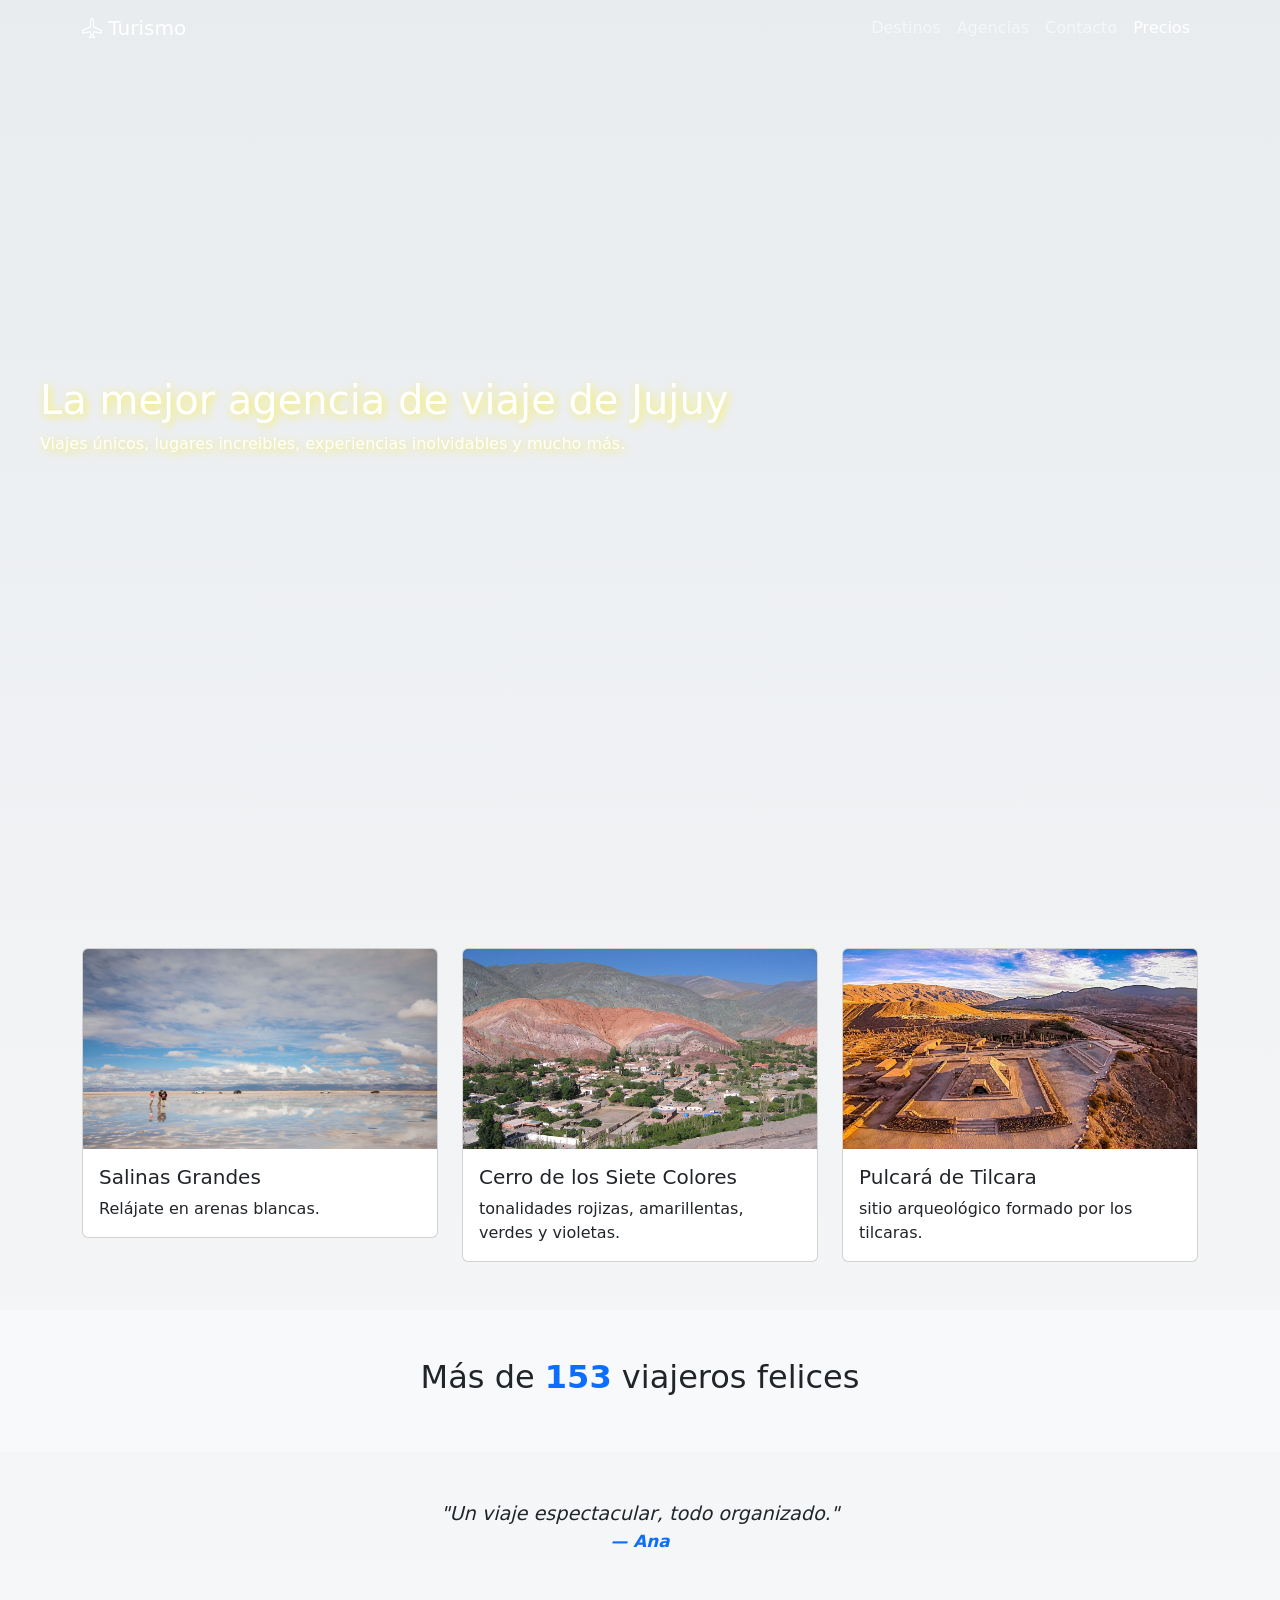
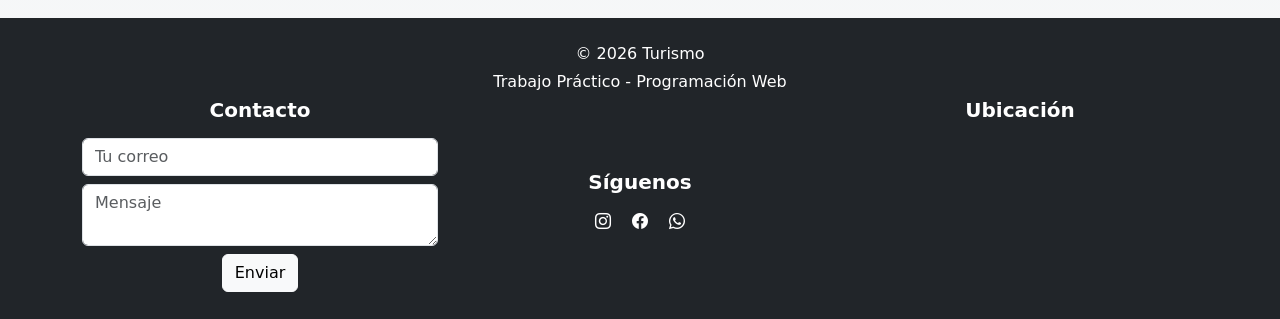
==== index.html @ 996b3871 "feat: agregar enlace a la pestaña Precios en el menú de navegación" ====
<!DOCTYPE html>
<html lang="es">
<head>
  <meta charset="UTF-8">
  <meta name="viewport" content="width=device-width, initial-scale=1.0">
  <title>Turismo - Home</title>
  <!-- Bootstrap CSS -->
  <link href="https://cdn.jsdelivr.net/npm/bootstrap@5.3.8/dist/css/bootstrap.min.css" rel="stylesheet" integrity="sha384-sRIl4kxILFvY47J16cr9ZwB07vP4J8+LH7qKQnuqkuIAvNWLzeN8tE5YBujZqJLB" crossorigin="anonymous">
  <!-- Font Awesome (librería de iconos) -->
  <link rel="stylesheet" href="https://cdn.jsdelivr.net/npm/bootstrap-icons@1.11.3/font/bootstrap-icons.css">
  <!-- Estilos del home -->
  <link rel="stylesheet" href="css/styles.css">
  <link rel="stylesheet" href="css/index.css">
</head>

<body>
  <!-- navbar and header -->
  <div class="hero-wrapper">
    <!-- Video de fondo -->
    <video autoplay muted loop id="hero-video">
      <source src="video/videoJujuy.mp4" type="video/mp4">
    </video>
    <!-- Menu superior -->
    <nav class="navbar navbar-expand-lg navbar-dark">
      <div class="container">
        <a class="navbar-brand" href="index.html">
          <i class="bi bi-airplane"></i> Turismo
        </a>
        <button class="navbar-toggler" type="button" data-bs-toggle="collapse" data-bs-target="#navbarNav">
          <span class="navbar-toggler-icon"></span>
        </button>
        <div class="collapse navbar-collapse" id="navbarNav">
          <ul class="navbar-nav ms-auto">
            <li class="nav-item"><a class="nav-link" href="destinos.html">Destinos</a></li>
            <li class="nav-item"><a class="nav-link" href="paquetes.html">Agencias</a></li>
            <li class="nav-item"><a class="nav-link" href="contacto.html">Contacto</a></li>
            <li class="nav-item"><a class="nav-link active" href="precios.html">Precios</a></li>
          </ul>
        </div>
    </div>
    </nav>
    <!-- Cuerpo de la pagina -->
    <header class="hero text-white text-center" id="hero-text">
      <div class="hero-text">
        <h1>La mejor agencia de viaje de Jujuy</h1>
        <p>Viajes únicos, lugares increibles, experiencias inolvidables y mucho más.</p>
      </div>
    </header>

  </div>
  
  <!-- Cartas de destinos -->
  <section class="container my-5">
    <div class="row">

      <div class="col-md-4">
        <div class="card destino-card">
          <img src="img/index/salinas.jpg" class="card-img-top" alt="Playa">
          <div class="card-body">
            <h5 class="card-title">Salinas Grandes</h5>
            <p class="card-text">Relájate en arenas blancas.</p>
          </div>
        </div>
      </div>
      <div class="col-md-4">
        <div class="card destino-card">
          <img src="img/index/cerro7colores.jpg" class="card-img-top" alt="cerro de 7 colores">
          <div class="card-body">
            <h5 class="card-title">Cerro de los Siete Colores</h5>
            <p class="card-text">tonalidades rojizas, amarillentas, verdes y violetas.</p>
          </div>
        </div>
      </div>
      <div class="col-md-4">
        <div class="card destino-card">
          <img src="img/index/pulcara.jpg" class="card-img-top" alt="pulcara de tilcara">
          <div class="card-body">
            <h5 class="card-title">Pulcará de Tilcara</h5>
            <p class="card-text">sitio arqueológico formado por los tilcaras.</p>
          </div>
        </div>
      </div>
    </div>

    </div>
  </section>

  <!-- Contador animado -->
  <section class="bg-light text-center p-5">
    <h2>Más de <span id="contador">0</span> viajeros felices</h2>
  </section>

  <!-- Carousel de testimonios -->
  <section class="container my-5">
    <div id="testimoniosCarousel" class="carousel slide" data-bs-ride="carousel">
      <div class="carousel-inner">
        <div class="carousel-item active">
          <blockquote class="blockquote text-center">
            <p>"Un viaje espectacular, todo organizado."</p>
            <footer class="blockquote-footer">Ana</footer>
          </blockquote>
        </div>
        <div class="carousel-item">
          <blockquote class="blockquote text-center">
            <p>"La mejor experiencia de mi vida."</p>
            <footer class="blockquote-footer">Carlos</footer>
          </blockquote>
        </div>
      </div>
    </div>
  </section>

  <!-- Footer con formulario, redes sociales y mapa -->
  <footer class="bg-dark text-white text-center py-4 mt-5">
    <div class="container">
      <div class="row">
        <p class="mb-1">© 2026 Turismo</p>
        <p class="mb-1">Trabajo Práctico - Programación Web</p>
        <!-- Formulario -->
        <div class="col-md-4">
          <h5>Contacto</h5>
          <form>
            <input type="email" class="form-control mb-2" placeholder="Tu correo" required>
            <textarea class="form-control mb-2" placeholder="Mensaje"></textarea>
            <button class="btn btn-light">Enviar</button>
          </form>
        </div>
        <!-- Redes sociales -->
        <div class="col-md-4 text-white text-center py-4 mt-5">
          <h5>Síguenos</h5>
          <i class="bi bi-instagram mx-2"></i>
          <i class="bi bi-facebook mx-2"></i>
          <i class="bi bi-whatsapp mx-2"></i>
        </div>
        <!-- Mapa -->
        <div class="col-md-4">
          <h5>Ubicación</h5>
          <iframe src="https://maps.google.com/maps?q=Jujuy&t=&z=13&ie=UTF8&iwloc=&output=embed" width="100%" height="150" style="border:0;"></iframe>
        </div>
      </div>
    </div>
  </footer>

  <!-- Bootstrap JS + jQuery -->
  <script src="https://code.jquery.com/jquery-3.7.1.min.js"></script>
  <script src="https://cdn.jsdelivr.net/npm/bootstrap@5.3.3/dist/js/bootstrap.bundle.min.js"></script>

  <!-- Script jQuery para animaciones -->
  <script>
    // Texto animado en Hero
    $("#hero-text").hide().fadeIn(2000);

    // Contador animado
    let count = 0;
    let interval = setInterval(function() {
      if(count < 500) {
        count++;
        $("#contador").text(count);
      } else {
        clearInterval(interval);
      }
    }, 10);
  </script>
</body>
</html>
---- css/styles.css ----
body {
    background: linear-gradient(to bottom, #e9ecef, #f8f9fa);
}
---- css/index.css ----
/* ====== Cabecera ====== */
.hero-wrapper {
  position: relative;
  height: 100vh; /* ocupa toda la altura de la ventana */
  overflow: hidden;
}
.hero-wrapper video {
  position: absolute;
  top: 50%;
  left: 50%;
  transform: translate(-50%, -50%);
  min-width: 100%;
  min-height: 100%;
  object-fit: cover;
  z-index: -1;
}
header.hero{
  position: relative;
  height: 100vh;
  overflow: hidden;
}
header.hero .hero-text {
  position: relative;
  top: 40%;
  transform: translateY(-50%);
  text-align: left;
  padding-left: 40px;  /* espacio para que no quede pegado al borde */
  color: white;
  text-shadow: 2px 2px 8px rgba(255, 239, 11, 0.7);
}

/* ====== Cartas de destinos ====== */
.destino-card {
  transition: transform 0.3s ease, box-shadow 0.3s ease;
  cursor: pointer;
}

.destino-card:hover {
  transform: translateY(-8px) scale(1.03);
  box-shadow: 0 8px 20px rgba(0,0,0,0.2);
}

.destino-card img {
  height: 200px;
  width: 100%;
}

.destino-card:hover img {
  transform: scale(1.1);
}

/* ====== Contador ====== */
#contador {
  font-weight: bold;
  color: #0d6efd;
  font-size: 2rem;
}

/* ====== Carousel de testimonios ====== */
.carousel .blockquote {
  font-size: 1.2rem;
  font-style: italic;
}

.carousel .blockquote-footer {
  color: #0d6efd;
  font-weight: bold;
}

footer h5 {
  margin-bottom: 1rem;
  font-weight: bold;
}

footer a {
  color: #fff;
  transition: color 0.3s ease;
}

footer a:hover {
  color: #ffc107;
}

footer .btn {
  transition: background-color 0.3s ease, transform 0.2s ease;
}

footer .btn:hover {
  background-color: #ffc107;
  transform: scale(1.05);
}
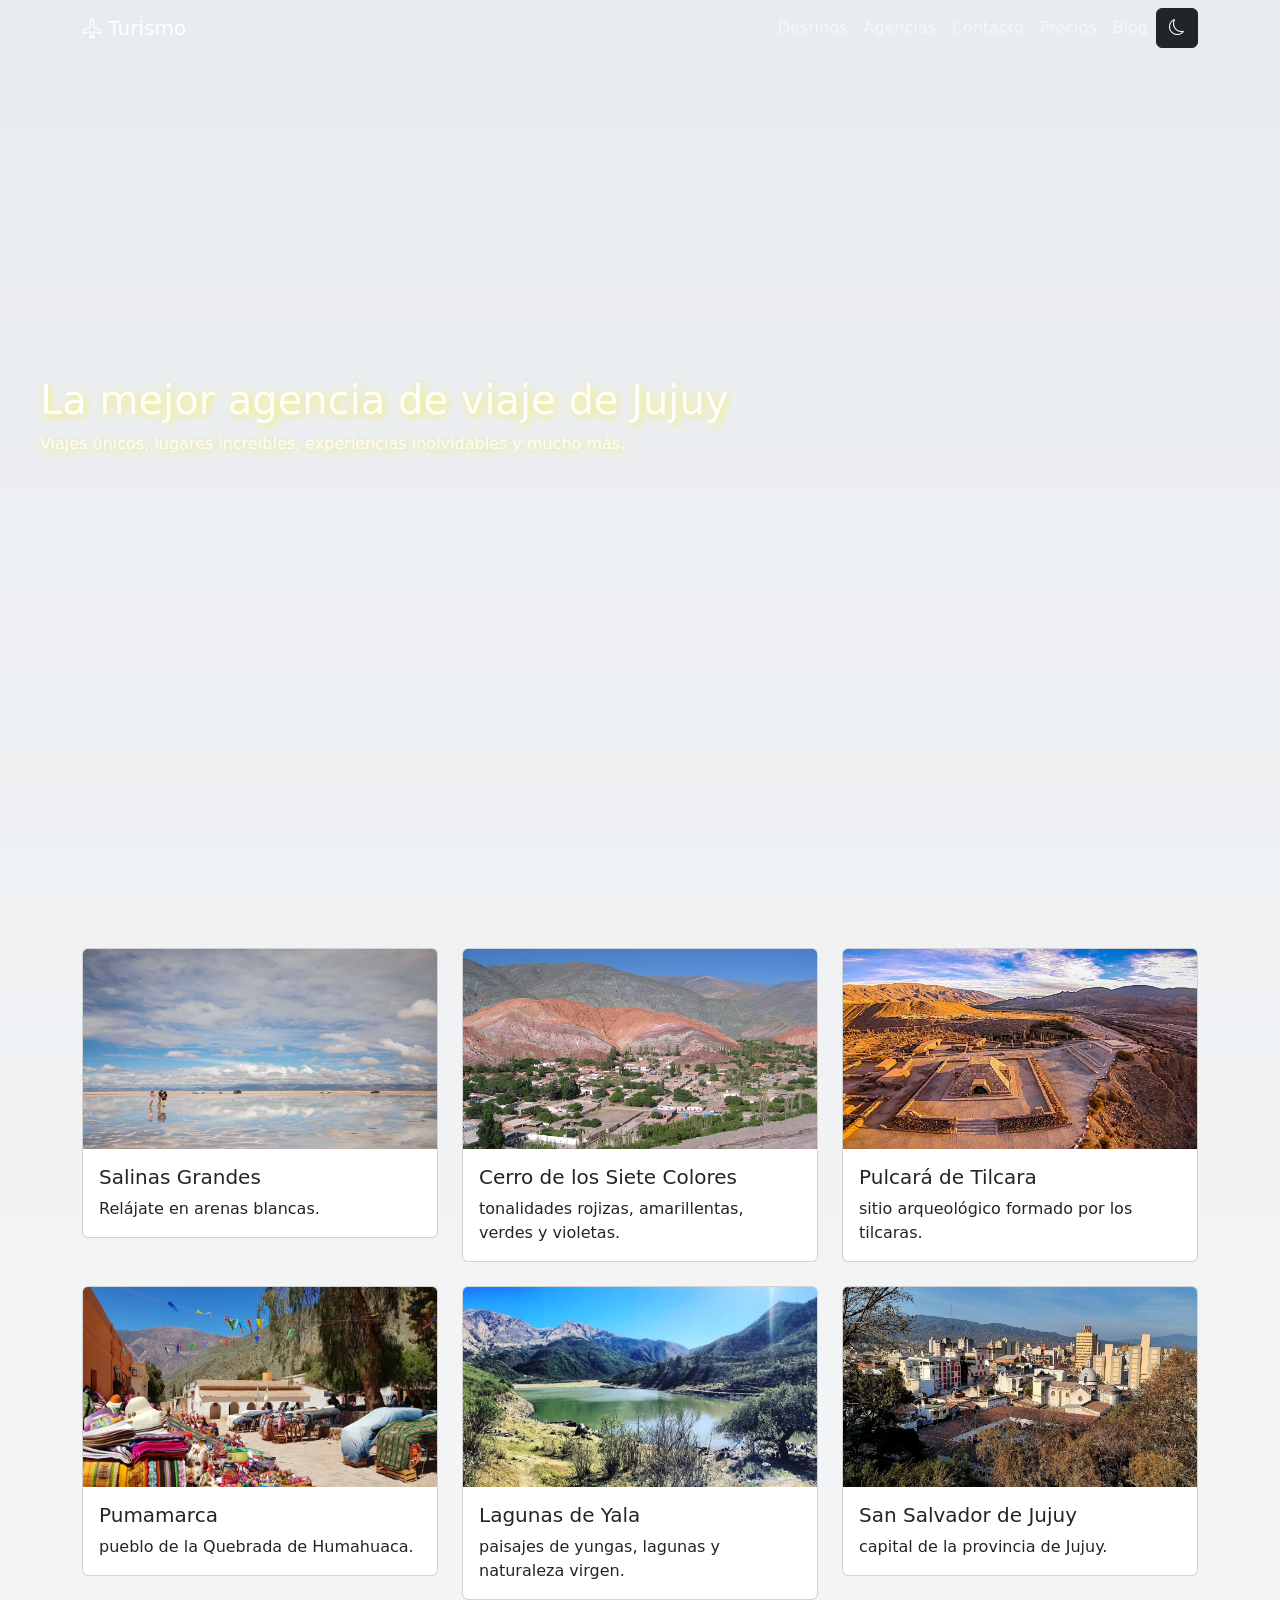
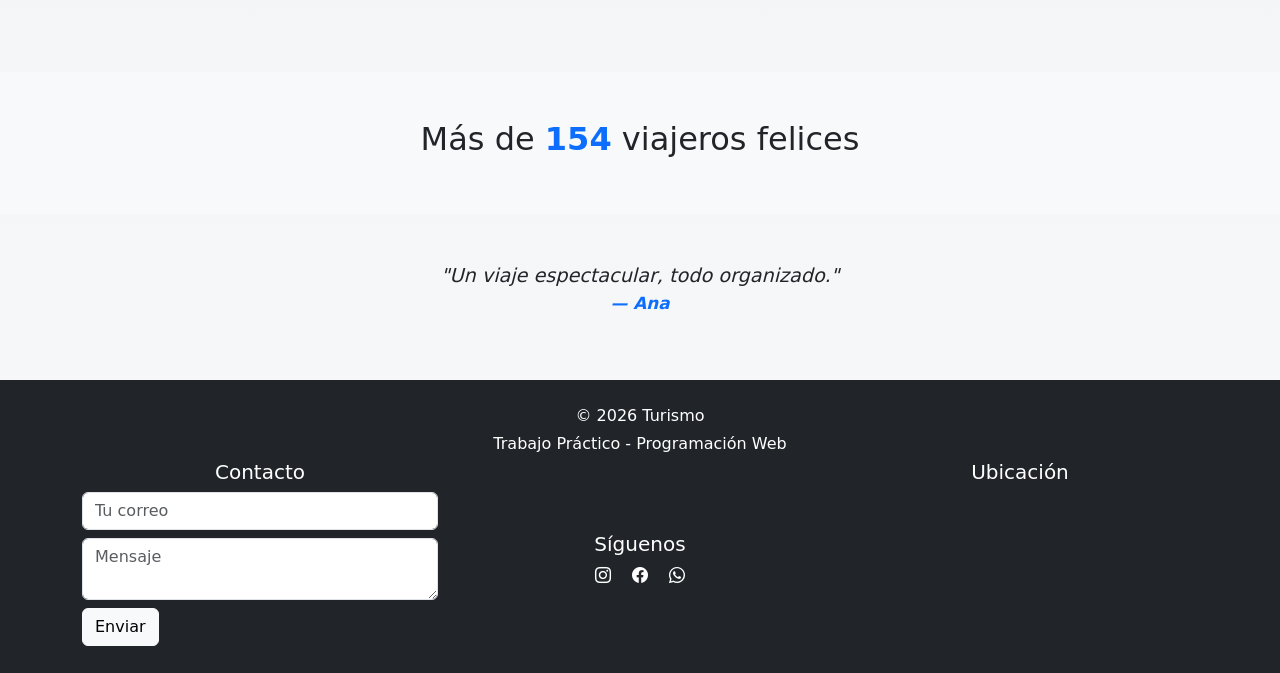
==== commit efec96c0: "Hice bastantes cambios en Destinos.html, agregue cosas del footer de Index.html, modifique mi CSS y " ====
--- a/index.html
+++ b/index.html
@@ -32,12 +32,16 @@
         <div class="collapse navbar-collapse" id="navbarNav">
           <ul class="navbar-nav ms-auto">
             <li class="nav-item"><a class="nav-link" href="destinos.html">Destinos</a></li>
-            <li class="nav-item"><a class="nav-link" href="paquetes.html">Agencias</a></li>
+            <li class="nav-item"><a class="nav-link" href="agencias.html">Agencias</a></li>
             <li class="nav-item"><a class="nav-link" href="contacto.html">Contacto</a></li>
-            <li class="nav-item"><a class="nav-link active" href="precios.html">Precios</a></li>
+            <li class="nav-item"><a class="nav-link" href="precios.html">Precios</a></li>
+            <li class="nav-item"><a class="nav-link" href="blog.html">Blog</a></li>
+            <button id="modoOscuroBtn" class="btn btn-dark">
+              <i class="bi bi-moon"></i>
+            </button>
           </ul>
         </div>
-    </div>
+     </div>
     </nav>
     <!-- Cuerpo de la pagina -->
     <header class="hero text-white text-center" id="hero-text">
@@ -53,7 +57,7 @@
   <section class="container my-5">
     <div class="row">
 
-      <div class="col-md-4">
+      <div class="col-md-4 mb-4">
         <div class="card destino-card">
           <img src="img/index/salinas.jpg" class="card-img-top" alt="Playa">
           <div class="card-body">
@@ -62,7 +66,7 @@
           </div>
         </div>
       </div>
-      <div class="col-md-4">
+      <div class="col-md-4 mb-4">
         <div class="card destino-card">
           <img src="img/index/cerro7colores.jpg" class="card-img-top" alt="cerro de 7 colores">
           <div class="card-body">
@@ -71,7 +75,7 @@
           </div>
         </div>
       </div>
-      <div class="col-md-4">
+      <div class="col-md-4 mb-4">
         <div class="card destino-card">
           <img src="img/index/pulcara.jpg" class="card-img-top" alt="pulcara de tilcara">
           <div class="card-body">
@@ -80,8 +84,34 @@
           </div>
         </div>
       </div>
-    </div>
-
+      <div class="col-md-4 mb-4">
+        <div class="card destino-card">
+          <img src="img/index/pumamarca.jpg" class="card-img-top" alt="pumamarca">
+          <div class="card-body">
+            <h5 class="card-title">Pumamarca</h5>
+            <p class="card-text">pueblo de la Quebrada de Humahuaca.</p>
+          </div>
+        </div>
+      </div>
+      <div class="col-md-4 mb-4">
+        <div class="card destino-card">
+          <img src="img/index/lagunaYala.jpg" class="card-img-top" alt="laguna de yala">
+          <div class="card-body">
+            <h5 class="card-title">Lagunas de Yala</h5>
+            <p class="card-text">paisajes de yungas, lagunas y naturaleza virgen.</p>
+          </div>
+        </div>
+      </div>
+      <div class="col-md-4 mb-4">
+        <div class="card destino-card">
+          <img src="img/index/capitalJujuy.jpg" class="card-img-top" alt="San salvador de jujuy">
+          <div class="card-body">
+            <h5 class="card-title">San Salvador de Jujuy</h5>
+            <p class="card-text">capital de la provincia de Jujuy.</p>
+          </div>
+        </div>
+      </div>
+    
     </div>
   </section>
 
@@ -122,7 +152,9 @@
           <form>
             <input type="email" class="form-control mb-2" placeholder="Tu correo" required>
             <textarea class="form-control mb-2" placeholder="Mensaje"></textarea>
-            <button class="btn btn-light">Enviar</button>
+            <div class="text-start">
+              <button class="btn btn-light">Enviar</button>
+            </div>
           </form>
         </div>
         <!-- Redes sociales -->
@@ -144,7 +176,7 @@
   <!-- Bootstrap JS + jQuery -->
   <script src="https://code.jquery.com/jquery-3.7.1.min.js"></script>
   <script src="https://cdn.jsdelivr.net/npm/bootstrap@5.3.3/dist/js/bootstrap.bundle.min.js"></script>
-
+  <script src="js/index.js"></script>
   <!-- Script jQuery para animaciones -->
   <script>
     // Texto animado en Hero
--- a/css/styles.css
+++ b/css/styles.css
@@ -1,3 +1,6 @@
 body {
+    margin: 0;
+    padding: 0;
+    overflow-x: hidden;
     background: linear-gradient(to bottom, #e9ecef, #f8f9fa);
 }
--- a/css/index.css
+++ b/css/index.css
@@ -67,20 +67,6 @@
   font-weight: bold;
 }
 
-footer h5 {
-  margin-bottom: 1rem;
-  font-weight: bold;
-}
-
-footer a {
-  color: #fff;
-  transition: color 0.3s ease;
-}
-
-footer a:hover {
-  color: #ffc107;
-}
-
 footer .btn {
   transition: background-color 0.3s ease, transform 0.2s ease;
 }
@@ -88,4 +74,24 @@
 footer .btn:hover {
   background-color: #ffc107;
   transform: scale(1.05);
-}+}
+/* ====== Modo oscuro ====== */
+.dark-mode section.bg-light {
+  background-color: #1e1e1e !important; /* fondo oscuro */
+  color: #f8f9fa; /* texto claro */
+}
+
+body.dark-mode {
+    background: #1e1e24;
+    color: #f1f1f1;
+}
+
+/* filas tabla */
+body.dark-mode .tabla-precios tbody tr {
+    background: transparent;
+}
+
+/* hover tabla */
+body.dark-mode .tabla-precios tbody tr:hover {
+    background: #1e1e24;
+}
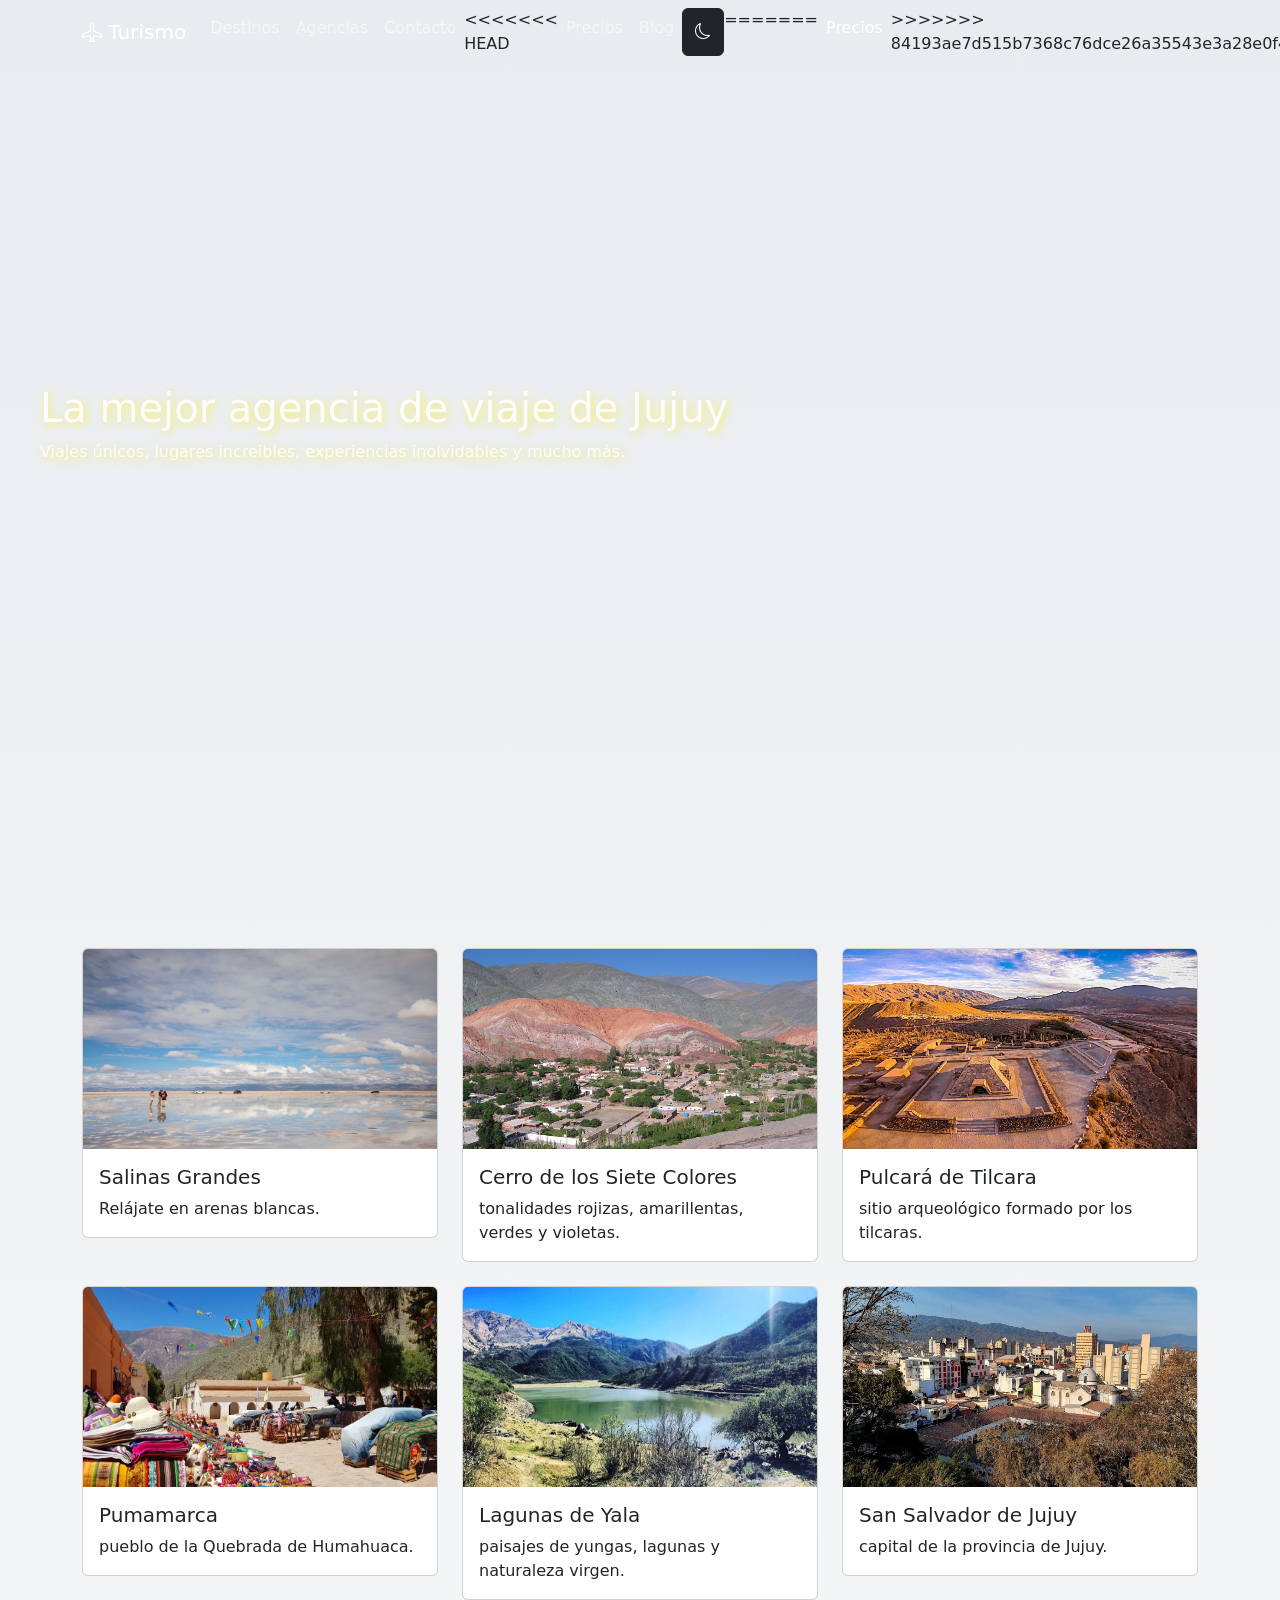
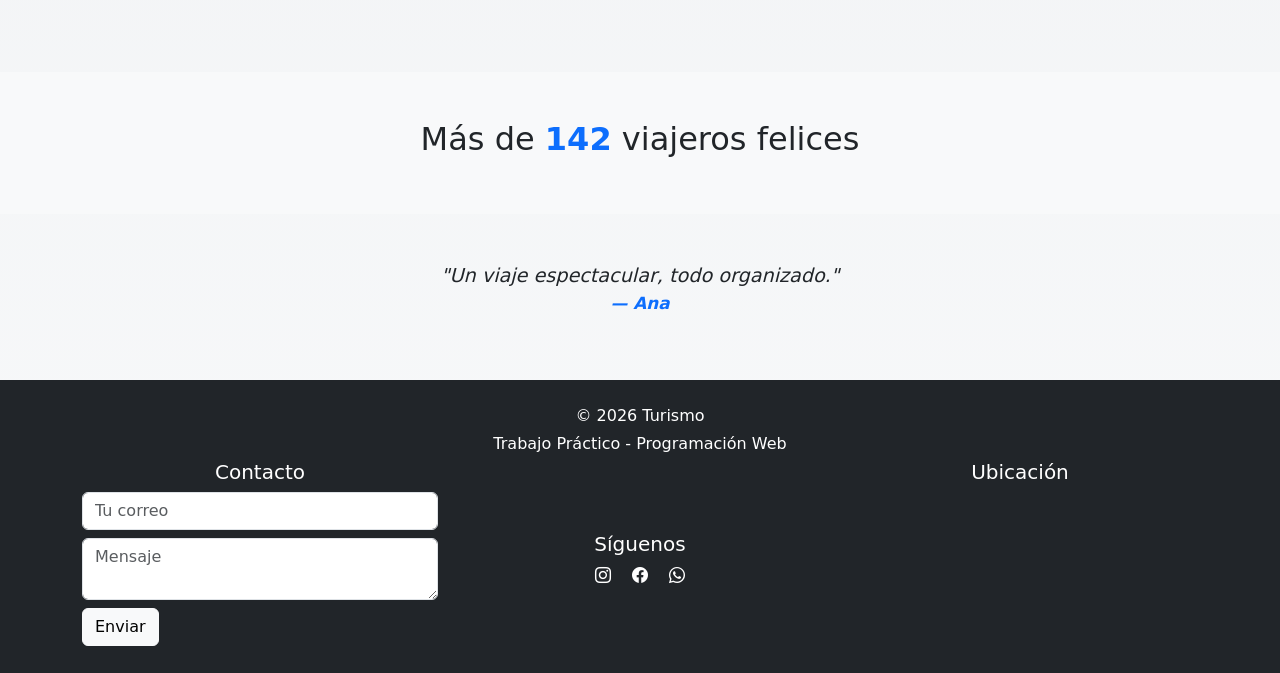
==== commit 750e9d27: "Hice bastantes cambios en Destinos.html, agregue cosas del footer de Index.html, modifique mi CSS y " ====
--- a/index.html
+++ b/index.html
@@ -34,14 +34,18 @@
             <li class="nav-item"><a class="nav-link" href="destinos.html">Destinos</a></li>
             <li class="nav-item"><a class="nav-link" href="agencias.html">Agencias</a></li>
             <li class="nav-item"><a class="nav-link" href="contacto.html">Contacto</a></li>
+<<<<<<< HEAD
             <li class="nav-item"><a class="nav-link" href="precios.html">Precios</a></li>
             <li class="nav-item"><a class="nav-link" href="blog.html">Blog</a></li>
             <button id="modoOscuroBtn" class="btn btn-dark">
               <i class="bi bi-moon"></i>
             </button>
+=======
+            <li class="nav-item"><a class="nav-link active" href="precios.html">Precios</a></li>
+>>>>>>> 84193ae7d515b7368c76dce26a35543e3a28e0f4
           </ul>
         </div>
-     </div>
+    </div>
     </nav>
     <!-- Cuerpo de la pagina -->
     <header class="hero text-white text-center" id="hero-text">
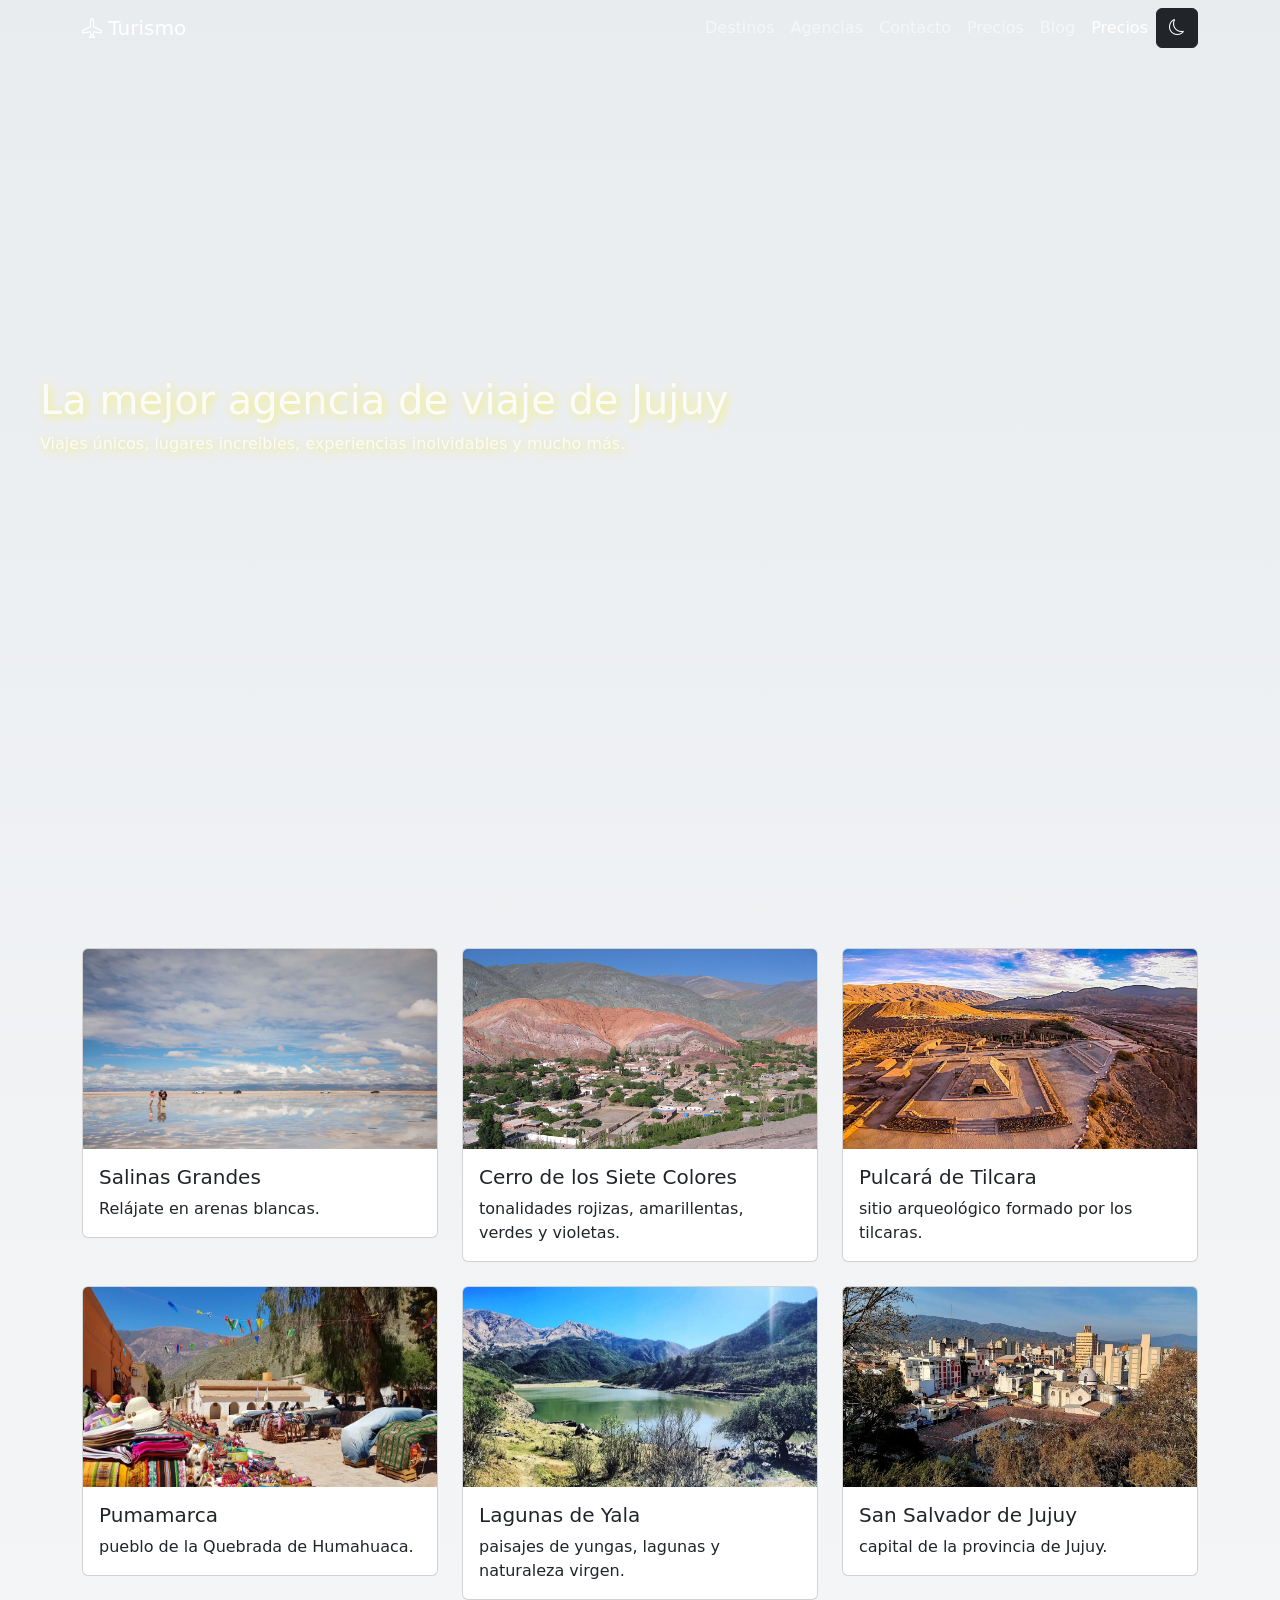
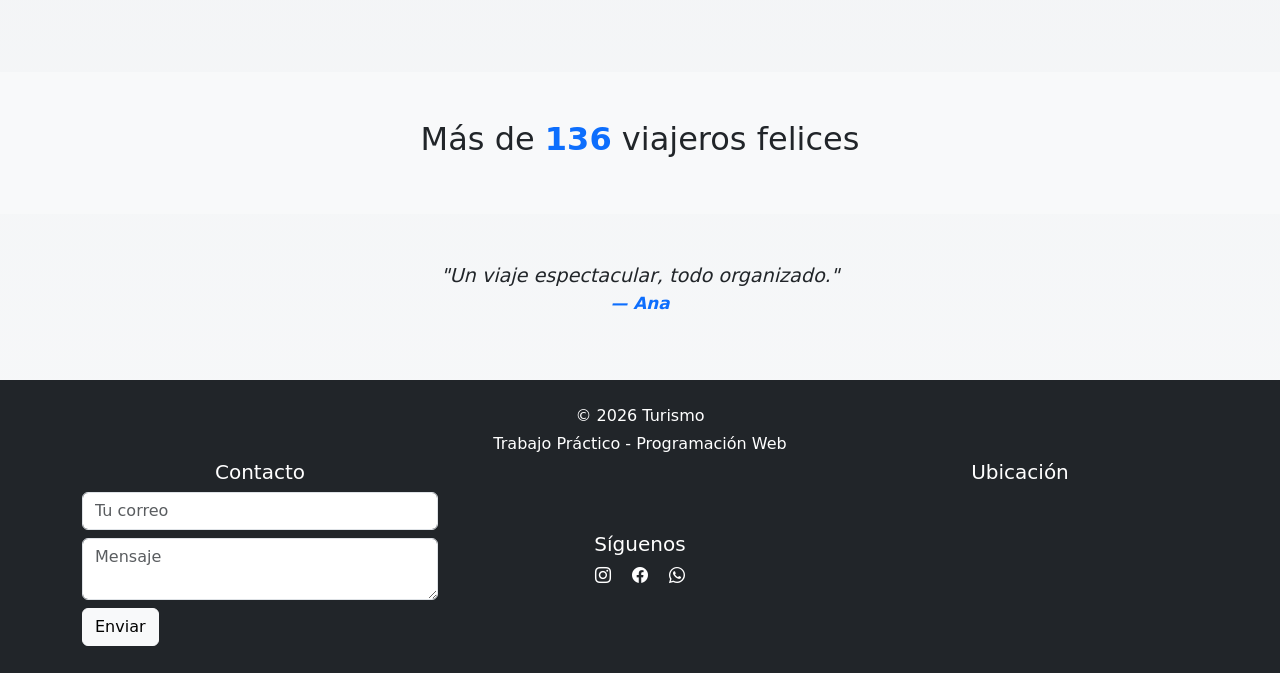
==== commit f49a5b39: "Hice bastantes cambios en Destinos.html, agregue cosas del footer de Index.html, modifique mi CSS y " ====
--- a/index.html
+++ b/index.html
@@ -34,15 +34,12 @@
             <li class="nav-item"><a class="nav-link" href="destinos.html">Destinos</a></li>
             <li class="nav-item"><a class="nav-link" href="agencias.html">Agencias</a></li>
             <li class="nav-item"><a class="nav-link" href="contacto.html">Contacto</a></li>
-<<<<<<< HEAD
             <li class="nav-item"><a class="nav-link" href="precios.html">Precios</a></li>
             <li class="nav-item"><a class="nav-link" href="blog.html">Blog</a></li>
+            <li class="nav-item"><a class="nav-link active" href="precios.html">Precios</a></li>
             <button id="modoOscuroBtn" class="btn btn-dark">
               <i class="bi bi-moon"></i>
             </button>
-=======
-            <li class="nav-item"><a class="nav-link active" href="precios.html">Precios</a></li>
->>>>>>> 84193ae7d515b7368c76dce26a35543e3a28e0f4
           </ul>
         </div>
     </div>
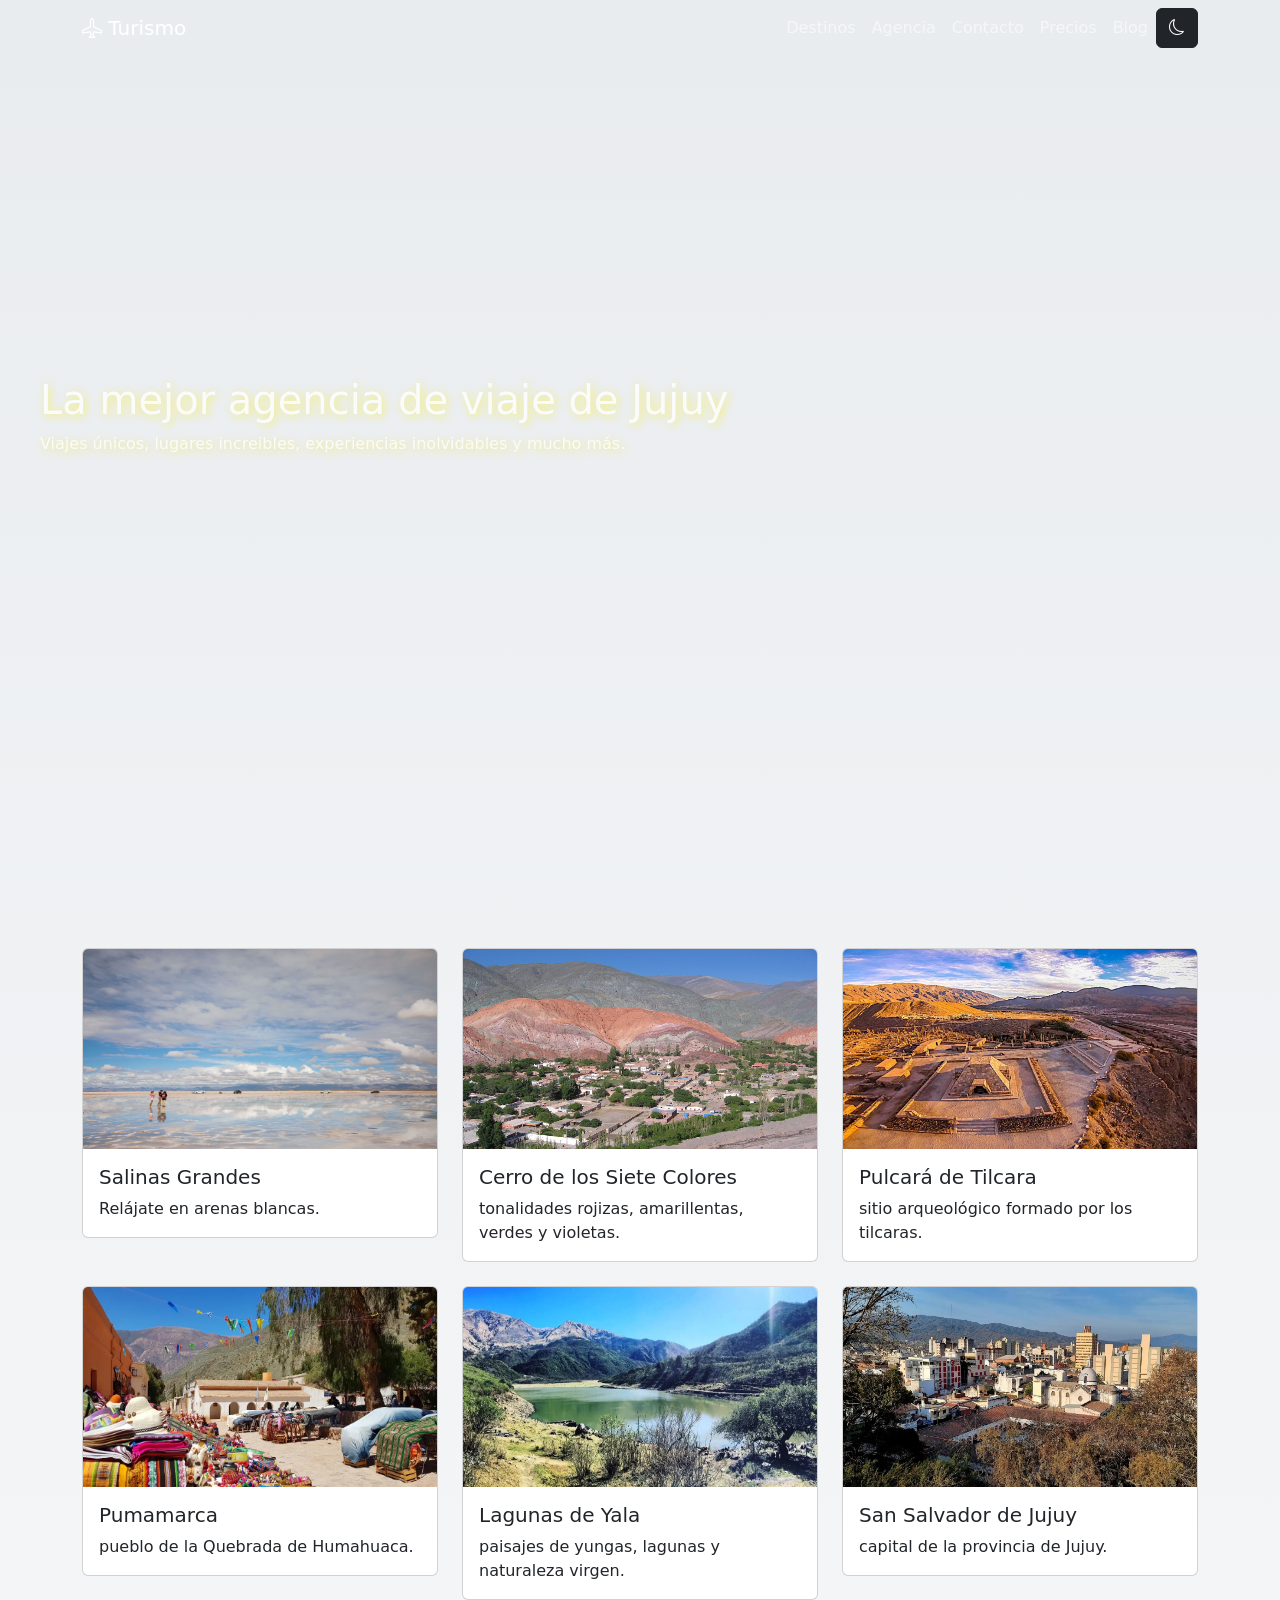
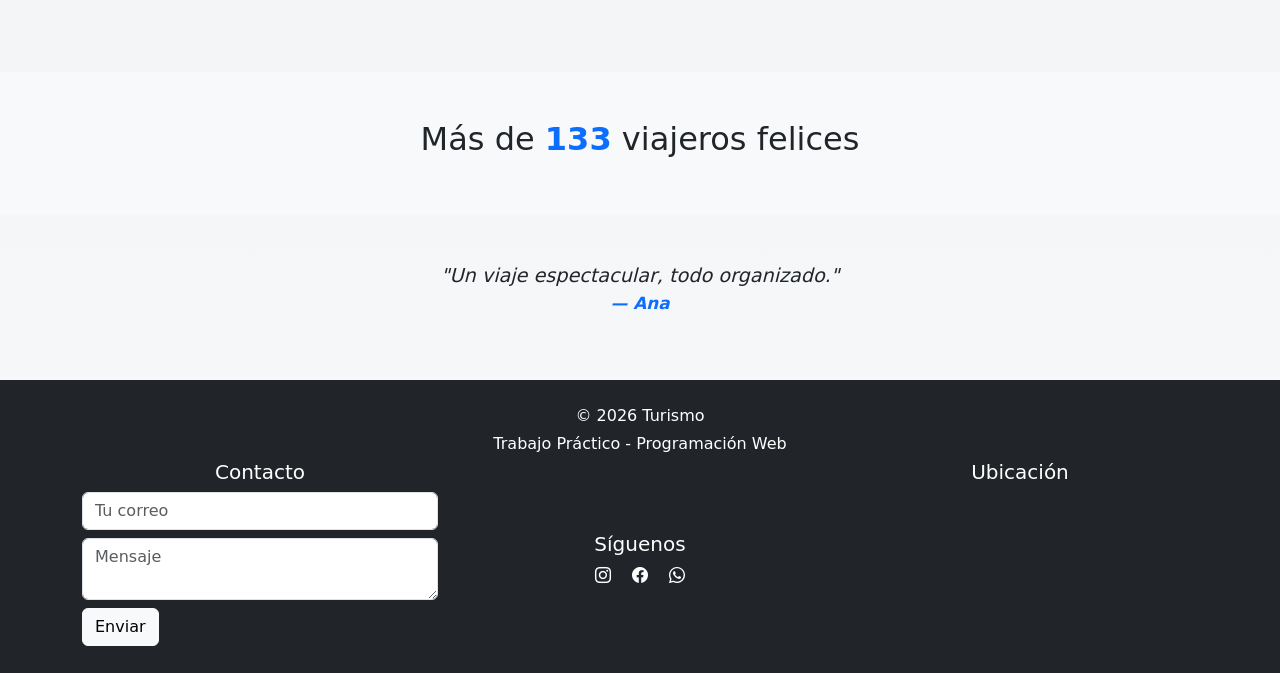
==== commit 9e1dd932: "Hice bastantes cambios en Destinos.html, agregue cosas del footer de Index.html, modifique mi CSS y " ====
--- a/index.html
+++ b/index.html
@@ -32,11 +32,10 @@
         <div class="collapse navbar-collapse" id="navbarNav">
           <ul class="navbar-nav ms-auto">
             <li class="nav-item"><a class="nav-link" href="destinos.html">Destinos</a></li>
-            <li class="nav-item"><a class="nav-link" href="agencias.html">Agencias</a></li>
+            <li class="nav-item"><a class="nav-link" href="Agencia.html">Agencia</a></li>
             <li class="nav-item"><a class="nav-link" href="contacto.html">Contacto</a></li>
             <li class="nav-item"><a class="nav-link" href="precios.html">Precios</a></li>
             <li class="nav-item"><a class="nav-link" href="blog.html">Blog</a></li>
-            <li class="nav-item"><a class="nav-link active" href="precios.html">Precios</a></li>
             <button id="modoOscuroBtn" class="btn btn-dark">
               <i class="bi bi-moon"></i>
             </button>
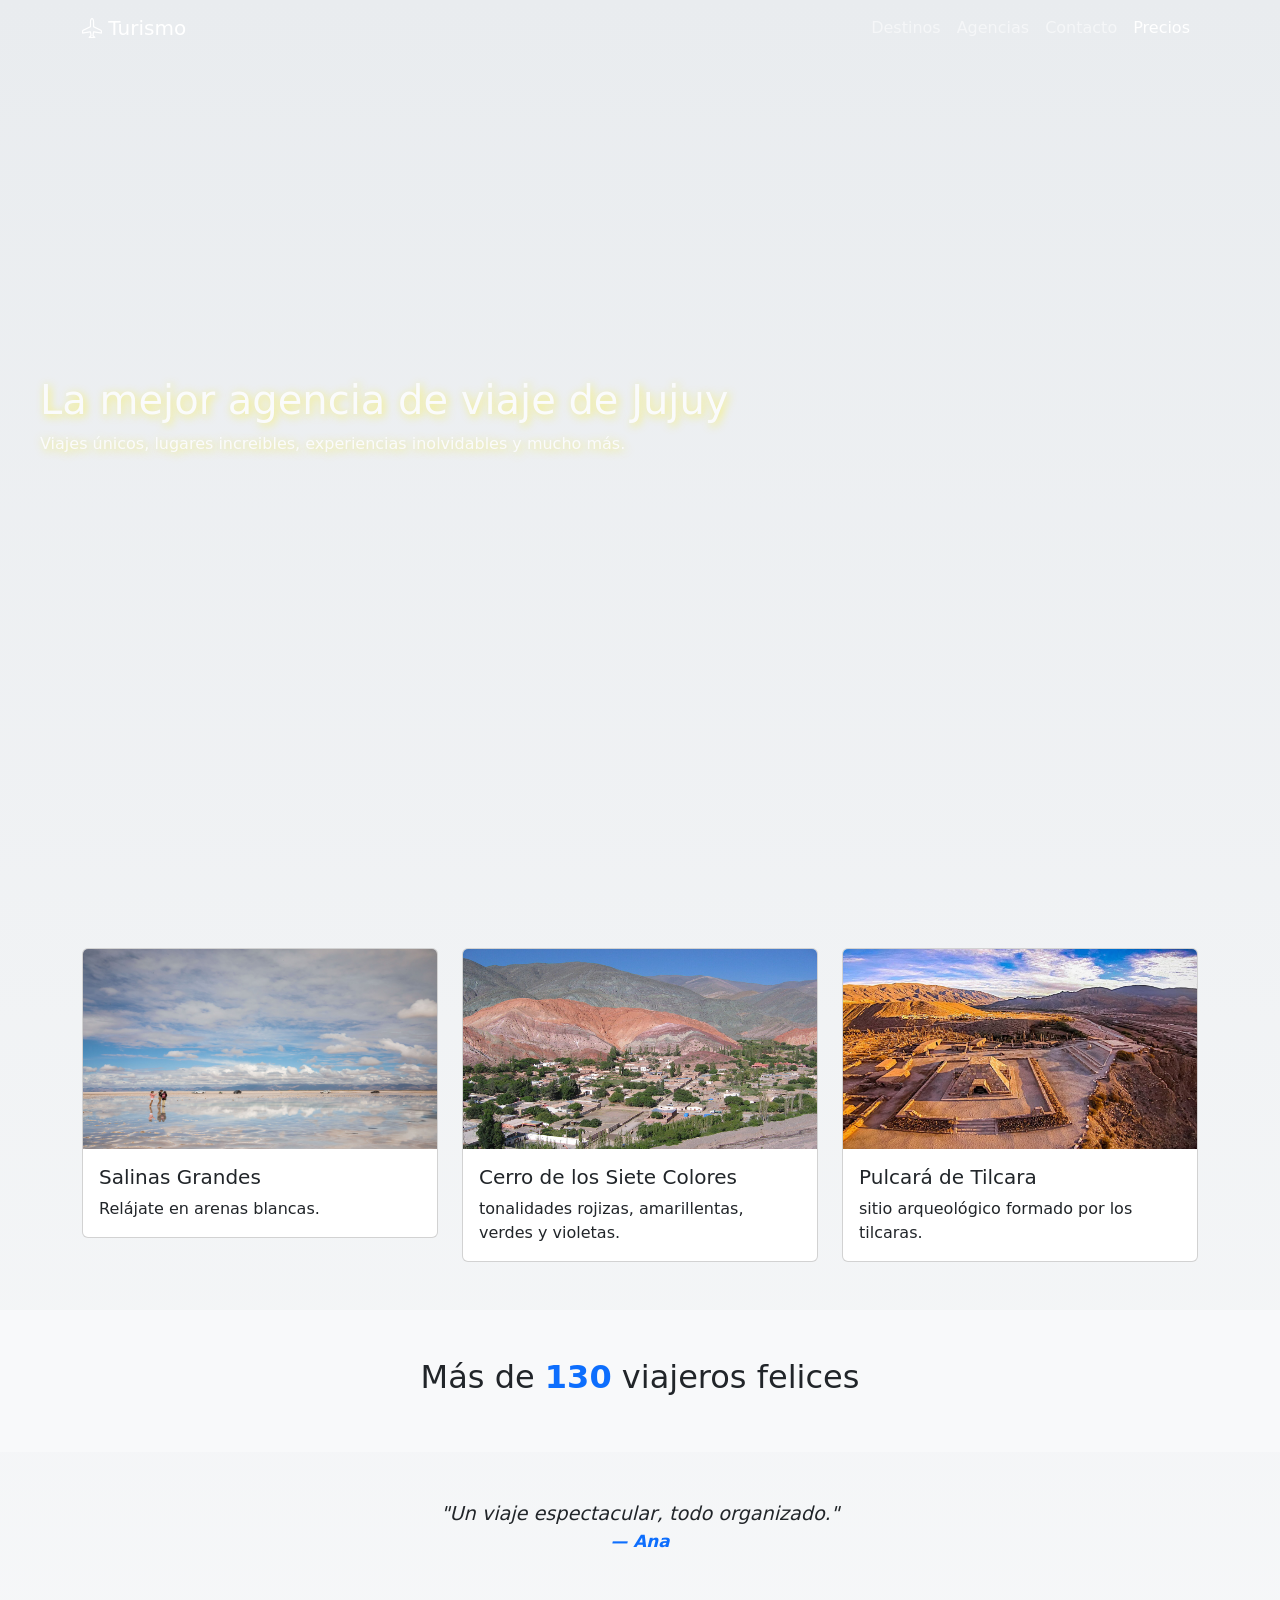
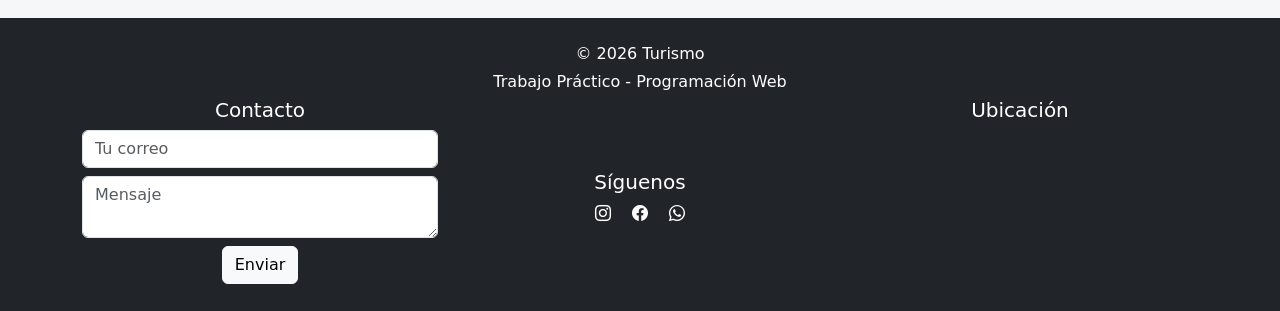
==== commit 0c451141: "Cambiando titulos, corrigiendo referencias, agregando navbar y footer a la página agencias" ====
--- a/index.html
+++ b/index.html
@@ -32,13 +32,9 @@
         <div class="collapse navbar-collapse" id="navbarNav">
           <ul class="navbar-nav ms-auto">
             <li class="nav-item"><a class="nav-link" href="destinos.html">Destinos</a></li>
-            <li class="nav-item"><a class="nav-link" href="Agencia.html">Agencia</a></li>
+            <li class="nav-item"><a class="nav-link" href="agencias.html">Agencias</a></li>
             <li class="nav-item"><a class="nav-link" href="contacto.html">Contacto</a></li>
-            <li class="nav-item"><a class="nav-link" href="precios.html">Precios</a></li>
-            <li class="nav-item"><a class="nav-link" href="blog.html">Blog</a></li>
-            <button id="modoOscuroBtn" class="btn btn-dark">
-              <i class="bi bi-moon"></i>
-            </button>
+            <li class="nav-item"><a class="nav-link active" href="precios.html">Precios</a></li>
           </ul>
         </div>
     </div>
@@ -57,7 +53,7 @@
   <section class="container my-5">
     <div class="row">
 
-      <div class="col-md-4 mb-4">
+      <div class="col-md-4">
         <div class="card destino-card">
           <img src="img/index/salinas.jpg" class="card-img-top" alt="Playa">
           <div class="card-body">
@@ -66,7 +62,7 @@
           </div>
         </div>
       </div>
-      <div class="col-md-4 mb-4">
+      <div class="col-md-4">
         <div class="card destino-card">
           <img src="img/index/cerro7colores.jpg" class="card-img-top" alt="cerro de 7 colores">
           <div class="card-body">
@@ -75,7 +71,7 @@
           </div>
         </div>
       </div>
-      <div class="col-md-4 mb-4">
+      <div class="col-md-4">
         <div class="card destino-card">
           <img src="img/index/pulcara.jpg" class="card-img-top" alt="pulcara de tilcara">
           <div class="card-body">
@@ -84,34 +80,8 @@
           </div>
         </div>
       </div>
-      <div class="col-md-4 mb-4">
-        <div class="card destino-card">
-          <img src="img/index/pumamarca.jpg" class="card-img-top" alt="pumamarca">
-          <div class="card-body">
-            <h5 class="card-title">Pumamarca</h5>
-            <p class="card-text">pueblo de la Quebrada de Humahuaca.</p>
-          </div>
-        </div>
-      </div>
-      <div class="col-md-4 mb-4">
-        <div class="card destino-card">
-          <img src="img/index/lagunaYala.jpg" class="card-img-top" alt="laguna de yala">
-          <div class="card-body">
-            <h5 class="card-title">Lagunas de Yala</h5>
-            <p class="card-text">paisajes de yungas, lagunas y naturaleza virgen.</p>
-          </div>
-        </div>
-      </div>
-      <div class="col-md-4 mb-4">
-        <div class="card destino-card">
-          <img src="img/index/capitalJujuy.jpg" class="card-img-top" alt="San salvador de jujuy">
-          <div class="card-body">
-            <h5 class="card-title">San Salvador de Jujuy</h5>
-            <p class="card-text">capital de la provincia de Jujuy.</p>
-          </div>
-        </div>
-      </div>
-    
+    </div>
+
     </div>
   </section>
 
@@ -152,9 +122,7 @@
           <form>
             <input type="email" class="form-control mb-2" placeholder="Tu correo" required>
             <textarea class="form-control mb-2" placeholder="Mensaje"></textarea>
-            <div class="text-start">
-              <button class="btn btn-light">Enviar</button>
-            </div>
+            <button class="btn btn-light">Enviar</button>
           </form>
         </div>
         <!-- Redes sociales -->
@@ -176,7 +144,7 @@
   <!-- Bootstrap JS + jQuery -->
   <script src="https://code.jquery.com/jquery-3.7.1.min.js"></script>
   <script src="https://cdn.jsdelivr.net/npm/bootstrap@5.3.3/dist/js/bootstrap.bundle.min.js"></script>
-  <script src="js/index.js"></script>
+
   <!-- Script jQuery para animaciones -->
   <script>
     // Texto animado en Hero
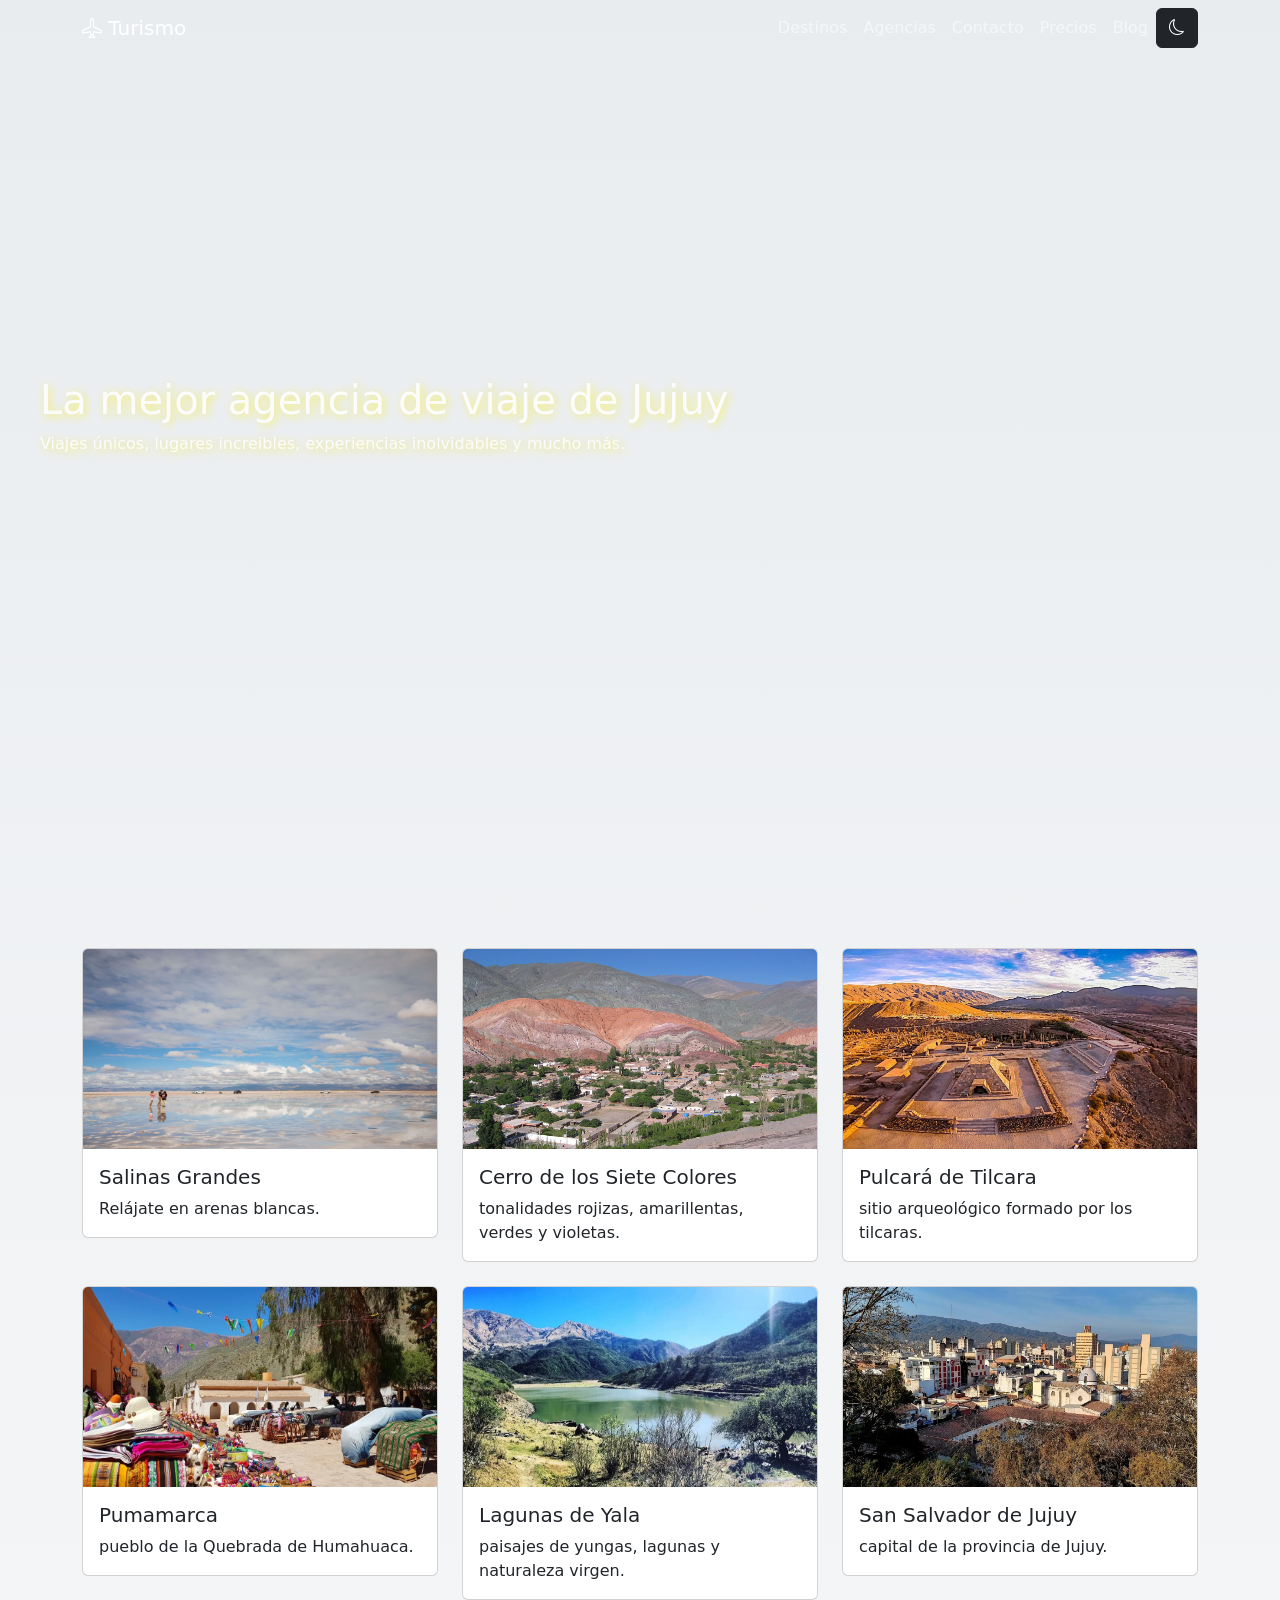
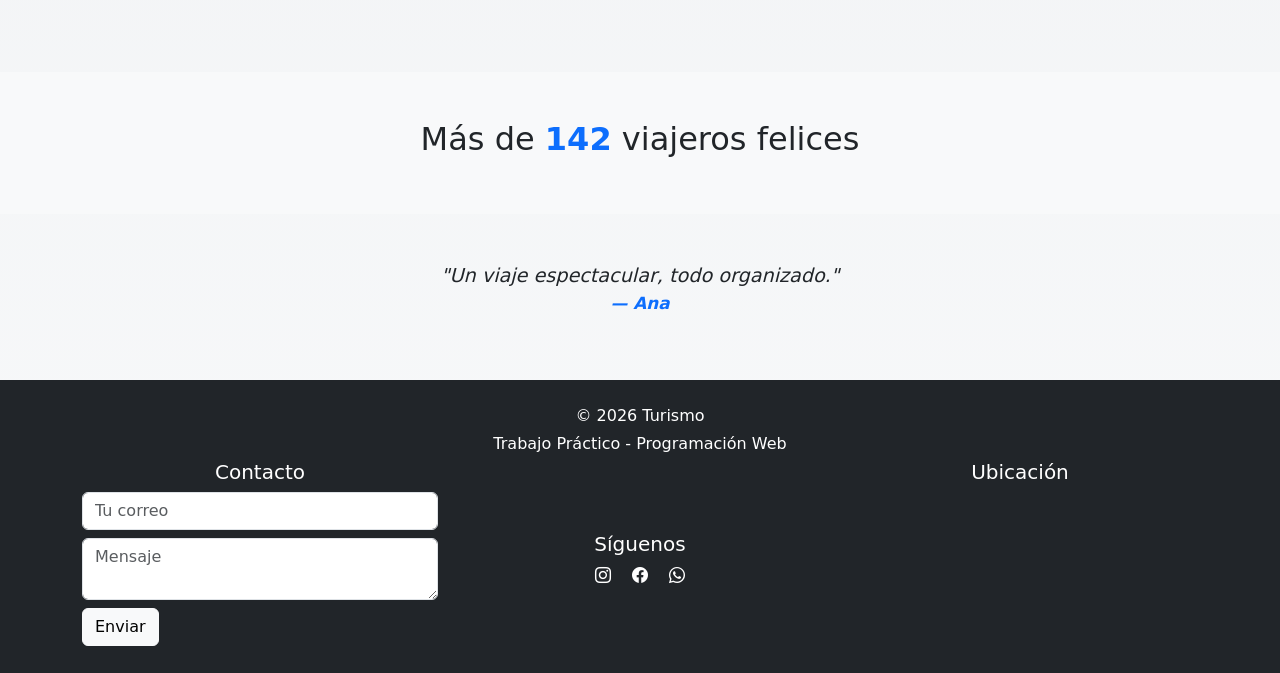
==== commit 818aad7c: "fix: se resolvió conflictos del merge" ====
--- a/index.html
+++ b/index.html
@@ -34,7 +34,11 @@
             <li class="nav-item"><a class="nav-link" href="destinos.html">Destinos</a></li>
             <li class="nav-item"><a class="nav-link" href="agencias.html">Agencias</a></li>
             <li class="nav-item"><a class="nav-link" href="contacto.html">Contacto</a></li>
-            <li class="nav-item"><a class="nav-link active" href="precios.html">Precios</a></li>
+            <li class="nav-item"><a class="nav-link" href="precios.html">Precios</a></li>
+            <li class="nav-item"><a class="nav-link" href="blog.html">Blog</a></li>
+            <button id="modoOscuroBtn" class="btn btn-dark">
+              <i class="bi bi-moon"></i>
+            </button>
           </ul>
         </div>
     </div>
@@ -53,7 +57,7 @@
   <section class="container my-5">
     <div class="row">
 
-      <div class="col-md-4">
+      <div class="col-md-4 mb-4">
         <div class="card destino-card">
           <img src="img/index/salinas.jpg" class="card-img-top" alt="Playa">
           <div class="card-body">
@@ -62,7 +66,7 @@
           </div>
         </div>
       </div>
-      <div class="col-md-4">
+      <div class="col-md-4 mb-4">
         <div class="card destino-card">
           <img src="img/index/cerro7colores.jpg" class="card-img-top" alt="cerro de 7 colores">
           <div class="card-body">
@@ -71,7 +75,7 @@
           </div>
         </div>
       </div>
-      <div class="col-md-4">
+      <div class="col-md-4 mb-4">
         <div class="card destino-card">
           <img src="img/index/pulcara.jpg" class="card-img-top" alt="pulcara de tilcara">
           <div class="card-body">
@@ -80,8 +84,34 @@
           </div>
         </div>
       </div>
-    </div>
-
+      <div class="col-md-4 mb-4">
+        <div class="card destino-card">
+          <img src="img/index/pumamarca.jpg" class="card-img-top" alt="pumamarca">
+          <div class="card-body">
+            <h5 class="card-title">Pumamarca</h5>
+            <p class="card-text">pueblo de la Quebrada de Humahuaca.</p>
+          </div>
+        </div>
+      </div>
+      <div class="col-md-4 mb-4">
+        <div class="card destino-card">
+          <img src="img/index/lagunaYala.jpg" class="card-img-top" alt="laguna de yala">
+          <div class="card-body">
+            <h5 class="card-title">Lagunas de Yala</h5>
+            <p class="card-text">paisajes de yungas, lagunas y naturaleza virgen.</p>
+          </div>
+        </div>
+      </div>
+      <div class="col-md-4 mb-4">
+        <div class="card destino-card">
+          <img src="img/index/capitalJujuy.jpg" class="card-img-top" alt="San salvador de jujuy">
+          <div class="card-body">
+            <h5 class="card-title">San Salvador de Jujuy</h5>
+            <p class="card-text">capital de la provincia de Jujuy.</p>
+          </div>
+        </div>
+      </div>
+    
     </div>
   </section>
 
@@ -122,7 +152,9 @@
           <form>
             <input type="email" class="form-control mb-2" placeholder="Tu correo" required>
             <textarea class="form-control mb-2" placeholder="Mensaje"></textarea>
-            <button class="btn btn-light">Enviar</button>
+            <div class="text-start">
+              <button class="btn btn-light">Enviar</button>
+            </div>
           </form>
         </div>
         <!-- Redes sociales -->
@@ -144,7 +176,7 @@
   <!-- Bootstrap JS + jQuery -->
   <script src="https://code.jquery.com/jquery-3.7.1.min.js"></script>
   <script src="https://cdn.jsdelivr.net/npm/bootstrap@5.3.3/dist/js/bootstrap.bundle.min.js"></script>
-
+  <script src="js/index.js"></script>
   <!-- Script jQuery para animaciones -->
   <script>
     // Texto animado en Hero
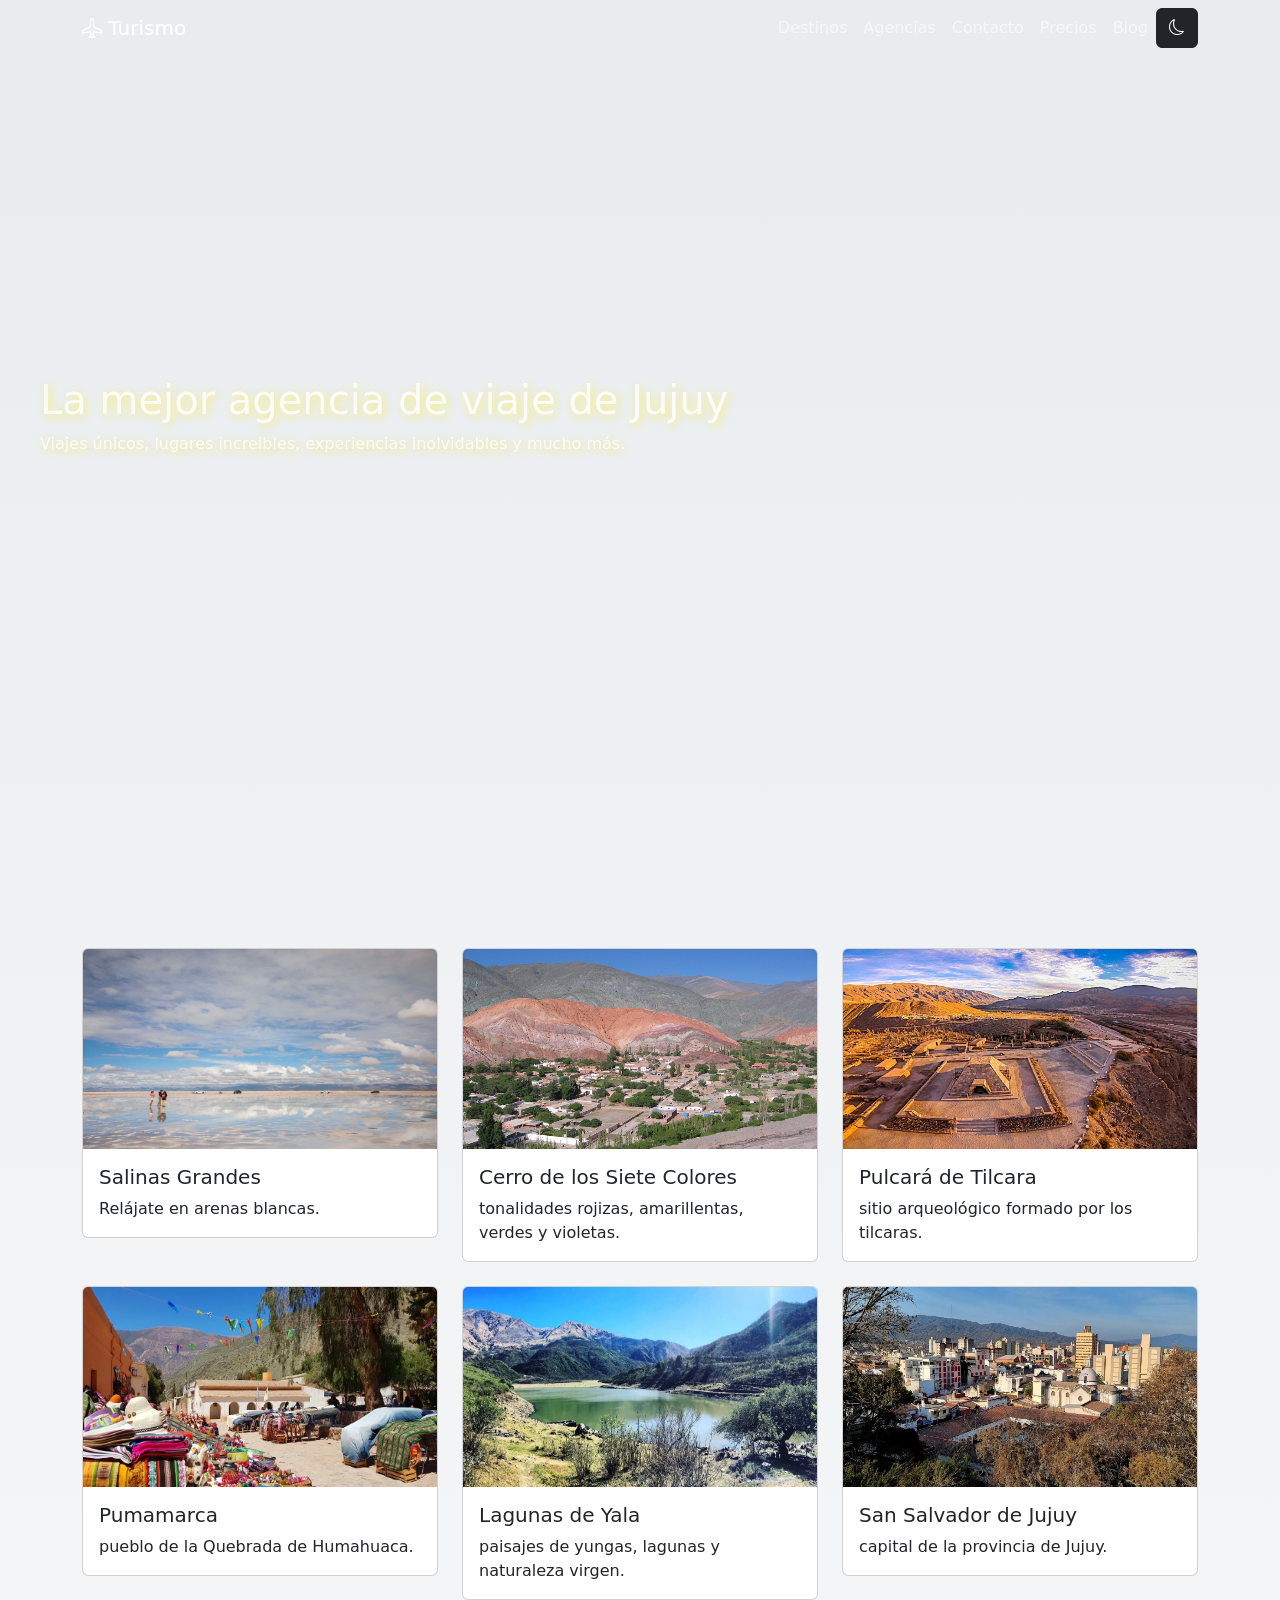
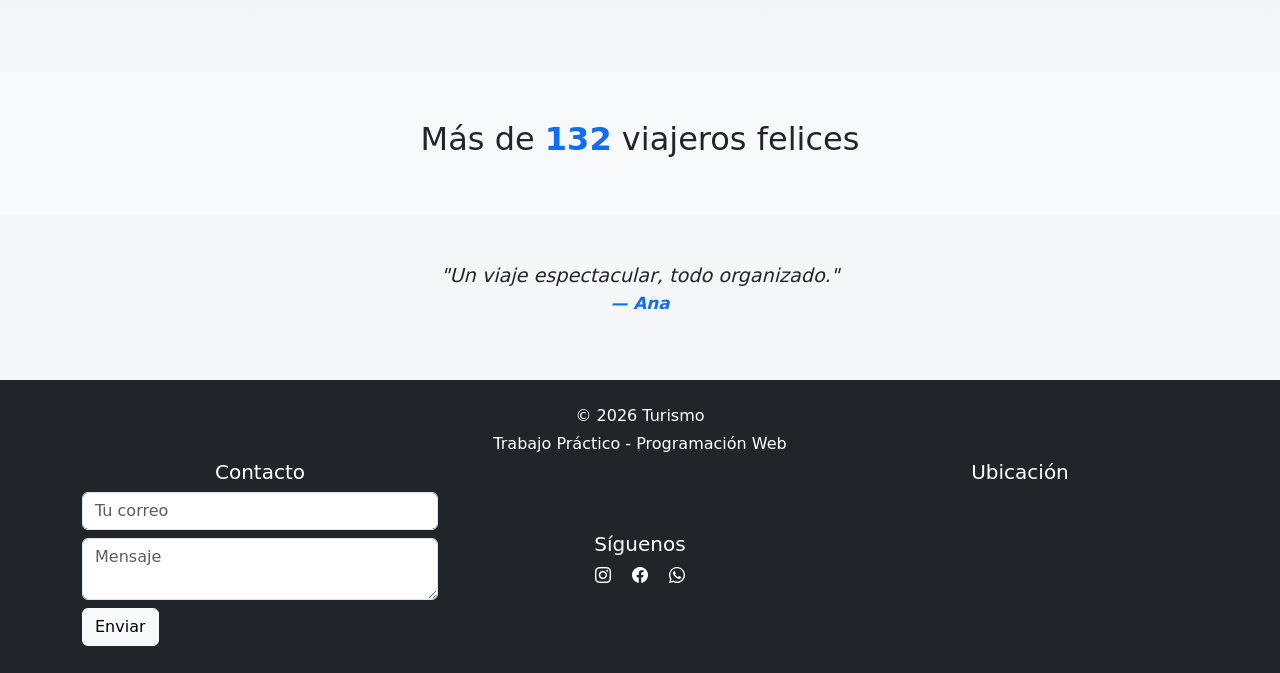
==== commit 2db96661: "Hice bastantes cambios en Destinos.html, agregue cosas del footer de Index.html, modifique mi CSS y " ====
--- a/index.html
+++ b/index.html
@@ -176,7 +176,7 @@
   <!-- Bootstrap JS + jQuery -->
   <script src="https://code.jquery.com/jquery-3.7.1.min.js"></script>
   <script src="https://cdn.jsdelivr.net/npm/bootstrap@5.3.3/dist/js/bootstrap.bundle.min.js"></script>
-  <script src="js/index.js"></script>
+  
   <!-- Script jQuery para animaciones -->
   <script>
     // Texto animado en Hero
@@ -193,5 +193,6 @@
       }
     }, 10);
   </script>
+  <script src="js/index.js"></script>
 </body>
 </html>
